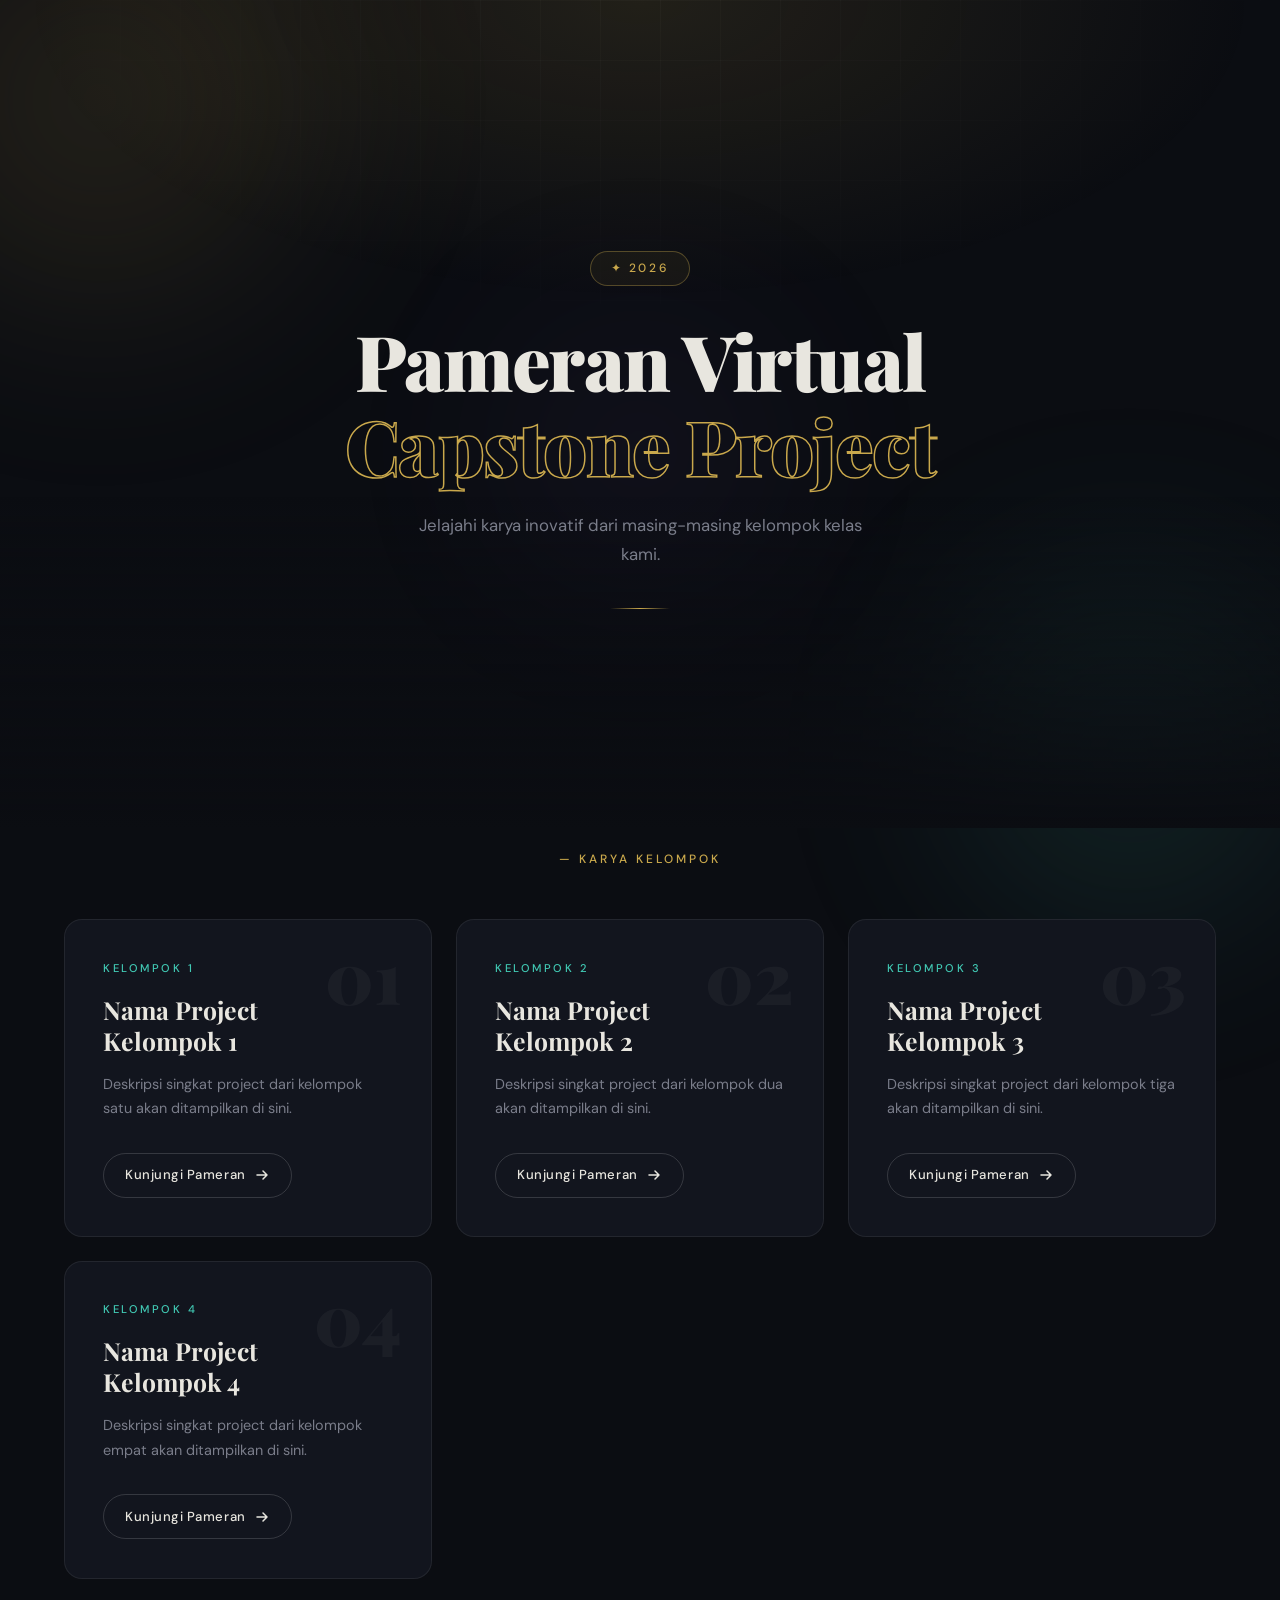
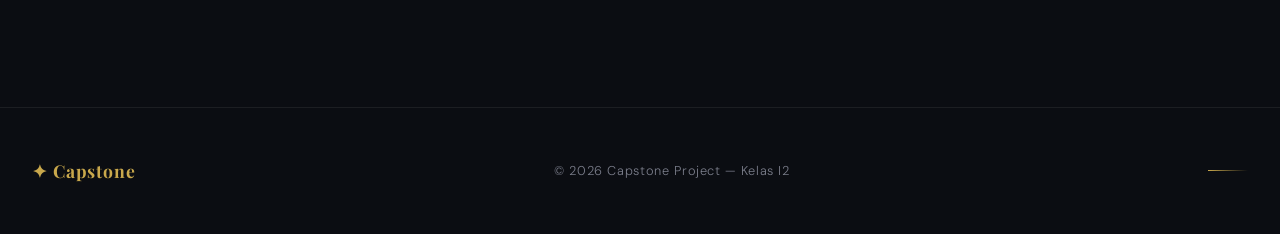
==== index.html @ 42e7460d "Menambahkan landing page utama dan struktur final" ====
<!DOCTYPE html>
<html lang="id">
<head>
    <meta charset="UTF-8">
    <meta name="viewport" content="width=device-width, initial-scale=1.0">
    <title>Pameran Virtual Capstone Project</title>
    <link rel="stylesheet" href="style.css">
    <link href="https://fonts.googleapis.com/css2?family=Playfair+Display:wght@700;900&family=DM+Sans:wght@300;400;500&display=swap" rel="stylesheet">
</head>
<body>

    <!-- Animated background blobs -->
    <div class="bg-blob blob-1"></div>
    <div class="bg-blob blob-2"></div>
    <div class="bg-blob blob-3"></div>

    <header>
        <div class="header-inner">
            <div class="badge">✦ 2026</div>
            <h1>Pameran Virtual<br><span class="accent">Capstone Project</span></h1>
            <p class="subtitle">Jelajahi karya inovatif dari masing-masing kelompok kelas kami.</p>
            <div class="header-line"></div>
        </div>
    </header>

    <main>
        <section class="section-label">
            <span>— Karya Kelompok</span>
        </section>

        <div class="gallery-container">

            <!-- Card Kelompok 1 -->
            <div class="card" style="--i:0">
                <div class="card-number">01</div>
                <div class="card-glow"></div>
                <div class="card-body">
                    <p class="group-tag">Kelompok 1</p>
                    <h2>Nama Project<br>Kelompok 1</h2>
                    <p class="description">Deskripsi singkat project dari kelompok satu akan ditampilkan di sini.</p>
                </div>
                <a href="./kelompok-1/index.html" class="btn">
                    <span>Kunjungi Pameran</span>
                    <svg width="16" height="16" viewBox="0 0 16 16" fill="none"><path d="M3 8h10M9 4l4 4-4 4" stroke="currentColor" stroke-width="1.5" stroke-linecap="round" stroke-linejoin="round"/></svg>
                </a>
            </div>

            <!-- Card Kelompok 2 -->
            <div class="card" style="--i:1">
                <div class="card-number">02</div>
                <div class="card-glow"></div>
                <div class="card-body">
                    <p class="group-tag">Kelompok 2</p>
                    <h2>Nama Project<br>Kelompok 2</h2>
                    <p class="description">Deskripsi singkat project dari kelompok dua akan ditampilkan di sini.</p>
                </div>
                <a href="./kelompok-2/index.html" class="btn">
                    <span>Kunjungi Pameran</span>
                    <svg width="16" height="16" viewBox="0 0 16 16" fill="none"><path d="M3 8h10M9 4l4 4-4 4" stroke="currentColor" stroke-width="1.5" stroke-linecap="round" stroke-linejoin="round"/></svg>
                </a>
            </div>

            <!-- Card Kelompok 3 -->
            <div class="card" style="--i:2">
                <div class="card-number">03</div>
                <div class="card-glow"></div>
                <div class="card-body">
                    <p class="group-tag">Kelompok 3</p>
                    <h2>Nama Project<br>Kelompok 3</h2>
                    <p class="description">Deskripsi singkat project dari kelompok tiga akan ditampilkan di sini.</p>
                </div>
                <a href="./kelompok-3/index.html" class="btn">
                    <span>Kunjungi Pameran</span>
                    <svg width="16" height="16" viewBox="0 0 16 16" fill="none"><path d="M3 8h10M9 4l4 4-4 4" stroke="currentColor" stroke-width="1.5" stroke-linecap="round" stroke-linejoin="round"/></svg>
                </a>
            </div>

            <!-- Card Kelompok 4 -->
            <div class="card" style="--i:3">
                <div class="card-number">04</div>
                <div class="card-glow"></div>
                <div class="card-body">
                    <p class="group-tag">Kelompok 4</p>
                    <h2>Nama Project<br>Kelompok 4</h2>
                    <p class="description">Deskripsi singkat project dari kelompok empat akan ditampilkan di sini.</p>
                </div>
                <a href="./kelompok-4/index.html" class="btn">
                    <span>Kunjungi Pameran</span>
                    <svg width="16" height="16" viewBox="0 0 16 16" fill="none"><path d="M3 8h10M9 4l4 4-4 4" stroke="currentColor" stroke-width="1.5" stroke-linecap="round" stroke-linejoin="round"/></svg>
                </a>
            </div>

        </div>
    </main>

    <footer>
        <div class="footer-inner">
            <div class="footer-logo">✦ Capstone</div>
            <p>&copy; 2026 Capstone Project — Kelas I2
            </p>
            <div class="footer-deco"></div>
        </div>
    </footer>

</body>
</html>
---- style.css ----
/* ─── Reset & Tokens ──────────────────────────────── */
*, *::before, *::after {
    box-sizing: border-box;
    margin: 0;
    padding: 0;
}

:root {
    --bg:        #0b0d12;
    --surface:   #12151e;
    --surface2:  #191d2b;
    --border:    rgba(255,255,255,0.07);
    --gold:      #c9a84c;
    --gold-dim:  #8a6d2f;
    --teal:      #41c9b4;
    --text:      #e8e6df;
    --muted:     #7a7d8a;
    --radius:    18px;
    --font-head: 'Playfair Display', Georgia, serif;
    --font-body: 'DM Sans', sans-serif;
}

html { scroll-behavior: smooth; }

body {
    background: var(--bg);
    color: var(--text);
    font-family: var(--font-body);
    font-weight: 300;
    line-height: 1.7;
    min-height: 100vh;
    overflow-x: hidden;
}

/* ─── Animated Background Blobs ──────────────────── */
.bg-blob {
    position: fixed;
    border-radius: 50%;
    filter: blur(100px);
    opacity: 0.18;
    pointer-events: none;
    z-index: 0;
    animation: drift 18s ease-in-out infinite alternate;
}

.blob-1 {
    width: 600px; height: 600px;
    background: radial-gradient(circle, #c9a84c, transparent 70%);
    top: -200px; left: -200px;
    animation-delay: 0s;
}

.blob-2 {
    width: 500px; height: 500px;
    background: radial-gradient(circle, #41c9b4, transparent 70%);
    bottom: -100px; right: -100px;
    animation-delay: -6s;
}

.blob-3 {
    width: 400px; height: 400px;
    background: radial-gradient(circle, #7c5cbf, transparent 70%);
    top: 50%; left: 50%;
    transform: translate(-50%, -50%);
    animation-delay: -12s;
    opacity: 0.10;
}

@keyframes drift {
    from { transform: translate(0, 0) scale(1); }
    to   { transform: translate(40px, 60px) scale(1.1); }
}

/* ─── Header ──────────────────────────────────────── */
header {
    position: relative;
    z-index: 1;
    min-height: 92vh;
    display: flex;
    flex-direction: column;
    align-items: center;
    justify-content: center;
    text-align: center;
    padding: 6rem 2rem 4rem;
    overflow: hidden;
}

header::before {
    content: '';
    position: absolute;
    inset: 0;
    background: 
        radial-gradient(ellipse 80% 60% at 50% 0%, rgba(201,168,76,0.12) 0%, transparent 60%),
        linear-gradient(180deg, rgba(11,13,18,0) 60%, rgba(11,13,18,1) 100%);
    pointer-events: none;
}

/* Decorative grid lines */
header::after {
    content: '';
    position: absolute;
    inset: 0;
    background-image:
        linear-gradient(rgba(255,255,255,0.025) 1px, transparent 1px),
        linear-gradient(90deg, rgba(255,255,255,0.025) 1px, transparent 1px);
    background-size: 60px 60px;
    mask-image: radial-gradient(ellipse 80% 70% at 50% 0%, black 0%, transparent 70%);
    pointer-events: none;
}

.header-inner {
    position: relative;
    z-index: 2;
    max-width: 760px;
    animation: fadeUp 1s ease both;
}

.badge {
    display: inline-block;
    font-family: var(--font-body);
    font-size: 0.75rem;
    font-weight: 500;
    letter-spacing: 0.22em;
    text-transform: uppercase;
    color: var(--gold);
    border: 1px solid rgba(201,168,76,0.35);
    padding: 0.4rem 1.2rem;
    border-radius: 100px;
    margin-bottom: 2rem;
    background: rgba(201,168,76,0.06);
    animation: fadeUp 0.9s 0.1s ease both;
}

header h1 {
    font-family: var(--font-head);
    font-size: clamp(2.8rem, 6vw, 5.5rem);
    font-weight: 900;
    line-height: 1.1;
    letter-spacing: -0.02em;
    color: var(--text);
    margin-bottom: 1.5rem;
    animation: fadeUp 0.9s 0.2s ease both;
}

header h1 .accent {
    color: transparent;
    -webkit-text-stroke: 1.5px var(--gold);
    display: block;
}

.subtitle {
    font-size: 1.05rem;
    color: var(--muted);
    max-width: 480px;
    margin: 0 auto 2.5rem;
    font-weight: 400;
    animation: fadeUp 0.9s 0.3s ease both;
}

.header-line {
    width: 60px;
    height: 1px;
    background: linear-gradient(90deg, transparent, var(--gold), transparent);
    margin: 0 auto;
    animation: expandLine 1.2s 0.6s ease both;
}

@keyframes expandLine {
    from { width: 0; opacity: 0; }
    to   { width: 60px; opacity: 1; }
}

.scroll-hint {
    position: absolute;
    bottom: 3rem;
    left: 50%;
    transform: translateX(-50%);
    z-index: 2;
    display: flex;
    flex-direction: column;
    align-items: center;
    gap: 0.5rem;
    color: var(--muted);
    font-size: 0.7rem;
    letter-spacing: 0.15em;
    text-transform: uppercase;
    animation: fadeUp 1s 1s ease both;
}

.scroll-arrow {
    animation: bounce 2s infinite;
    font-size: 1rem;
}

@keyframes bounce {
    0%, 100% { transform: translateY(0); }
    50%       { transform: translateY(6px); }
}

/* ─── Section Label ───────────────────────────────── */
.section-label {
    position: relative;
    z-index: 1;
    text-align: center;
    margin-bottom: 3rem;
    padding-top: 1rem;
}

.section-label span {
    font-size: 0.75rem;
    letter-spacing: 0.25em;
    text-transform: uppercase;
    color: var(--gold);
    font-weight: 500;
}

/* ─── Gallery Grid ────────────────────────────────── */
main {
    position: relative;
    z-index: 1;
    padding-bottom: 8rem;
}

.gallery-container {
    display: grid;
    grid-template-columns: repeat(auto-fit, minmax(300px, 1fr));
    gap: 1.5rem;
    padding: 0 clamp(1.5rem, 5vw, 4rem);
    max-width: 1280px;
    margin: 0 auto;
}

/* ─── Cards ───────────────────────────────────────── */
.card {
    position: relative;
    background: var(--surface);
    border: 1px solid var(--border);
    border-radius: var(--radius);
    padding: 2.4rem;
    display: flex;
    flex-direction: column;
    gap: 0;
    overflow: hidden;
    cursor: default;
    transition: transform 0.4s cubic-bezier(0.22,1,0.36,1),
                border-color 0.4s ease,
                box-shadow 0.4s ease;

    animation: fadeUp 0.7s calc(var(--i) * 0.12s + 0.1s) ease both;
}

.card:hover {
    transform: translateY(-8px);
    border-color: rgba(201,168,76,0.3);
    box-shadow: 0 24px 64px rgba(0,0,0,0.4), 0 0 0 1px rgba(201,168,76,0.1);
}

/* Shimmer corner accent */
.card::before {
    content: '';
    position: absolute;
    top: 0; right: 0;
    width: 120px; height: 120px;
    background: radial-gradient(circle at top right, rgba(201,168,76,0.12), transparent 70%);
    border-radius: 0 var(--radius) 0 0;
    transition: opacity 0.4s;
    opacity: 0;
}

.card:hover::before { opacity: 1; }

/* Glow pulse on hover */
.card-glow {
    position: absolute;
    inset: 0;
    border-radius: var(--radius);
    background: radial-gradient(ellipse 60% 60% at 50% 0%, rgba(65,201,180,0.06), transparent);
    opacity: 0;
    transition: opacity 0.4s;
    pointer-events: none;
}

.card:hover .card-glow { opacity: 1; }

/* Large ghost number */
.card-number {
    font-family: var(--font-head);
    font-size: 4.5rem;
    font-weight: 900;
    color: rgba(255,255,255,0.04);
    line-height: 1;
    position: absolute;
    top: 1.2rem;
    right: 1.8rem;
    user-select: none;
    transition: color 0.4s;
}

.card:hover .card-number {
    color: rgba(201,168,76,0.10);
}

.card-body {
    flex: 1;
    margin-bottom: 2rem;
}

.group-tag {
    font-size: 0.7rem;
    font-weight: 500;
    letter-spacing: 0.22em;
    text-transform: uppercase;
    color: var(--teal);
    margin-bottom: 1rem;
}

.card h2 {
    font-family: var(--font-head);
    font-size: 1.55rem;
    font-weight: 700;
    line-height: 1.25;
    color: var(--text);
    margin-bottom: 1rem;
}

.description {
    color: var(--muted);
    font-size: 0.9rem;
    line-height: 1.7;
    font-weight: 400;
}

/* ─── Button ──────────────────────────────────────── */
.btn {
    display: inline-flex;
    align-items: center;
    gap: 0.55rem;
    background: transparent;
    color: var(--text);
    border: 1px solid rgba(255,255,255,0.15);
    padding: 0.65rem 1.3rem;
    border-radius: 100px;
    font-family: var(--font-body);
    font-size: 0.82rem;
    font-weight: 500;
    letter-spacing: 0.04em;
    text-decoration: none;
    transition: background 0.3s, border-color 0.3s, color 0.3s, gap 0.3s;
    align-self: flex-start;
}

.btn svg {
    transition: transform 0.3s cubic-bezier(0.22,1,0.36,1);
    flex-shrink: 0;
}

.btn:hover {
    background: var(--gold);
    border-color: var(--gold);
    color: #0b0d12;
    gap: 0.75rem;
}

.btn:hover svg {
    transform: translateX(4px);
}

/* ─── Footer ──────────────────────────────────────── */
footer {
    position: relative;
    z-index: 1;
    border-top: 1px solid var(--border);
    padding: 3rem 2rem;
}

.footer-inner {
    max-width: 1280px;
    margin: 0 auto;
    display: flex;
    align-items: center;
    justify-content: space-between;
    gap: 1rem;
    flex-wrap: wrap;
}

.footer-logo {
    font-family: var(--font-head);
    font-size: 1.1rem;
    font-weight: 700;
    color: var(--gold);
    letter-spacing: 0.05em;
}

footer p {
    font-size: 0.8rem;
    color: var(--muted);
    letter-spacing: 0.05em;
}

.footer-deco {
    width: 40px;
    height: 1px;
    background: linear-gradient(90deg, var(--gold), transparent);
}

/* ─── Keyframes ───────────────────────────────────── */
@keyframes fadeUp {
    from { opacity: 0; transform: translateY(28px); }
    to   { opacity: 1; transform: translateY(0); }
}

/* ─── Responsive ──────────────────────────────────── */
@media (max-width: 600px) {
    header h1 { font-size: 2.6rem; }

    .gallery-container {
        grid-template-columns: 1fr;
        padding: 0 1.2rem;
    }

    .footer-deco { display: none; }
    .footer-inner { justify-content: center; text-align: center; }
}
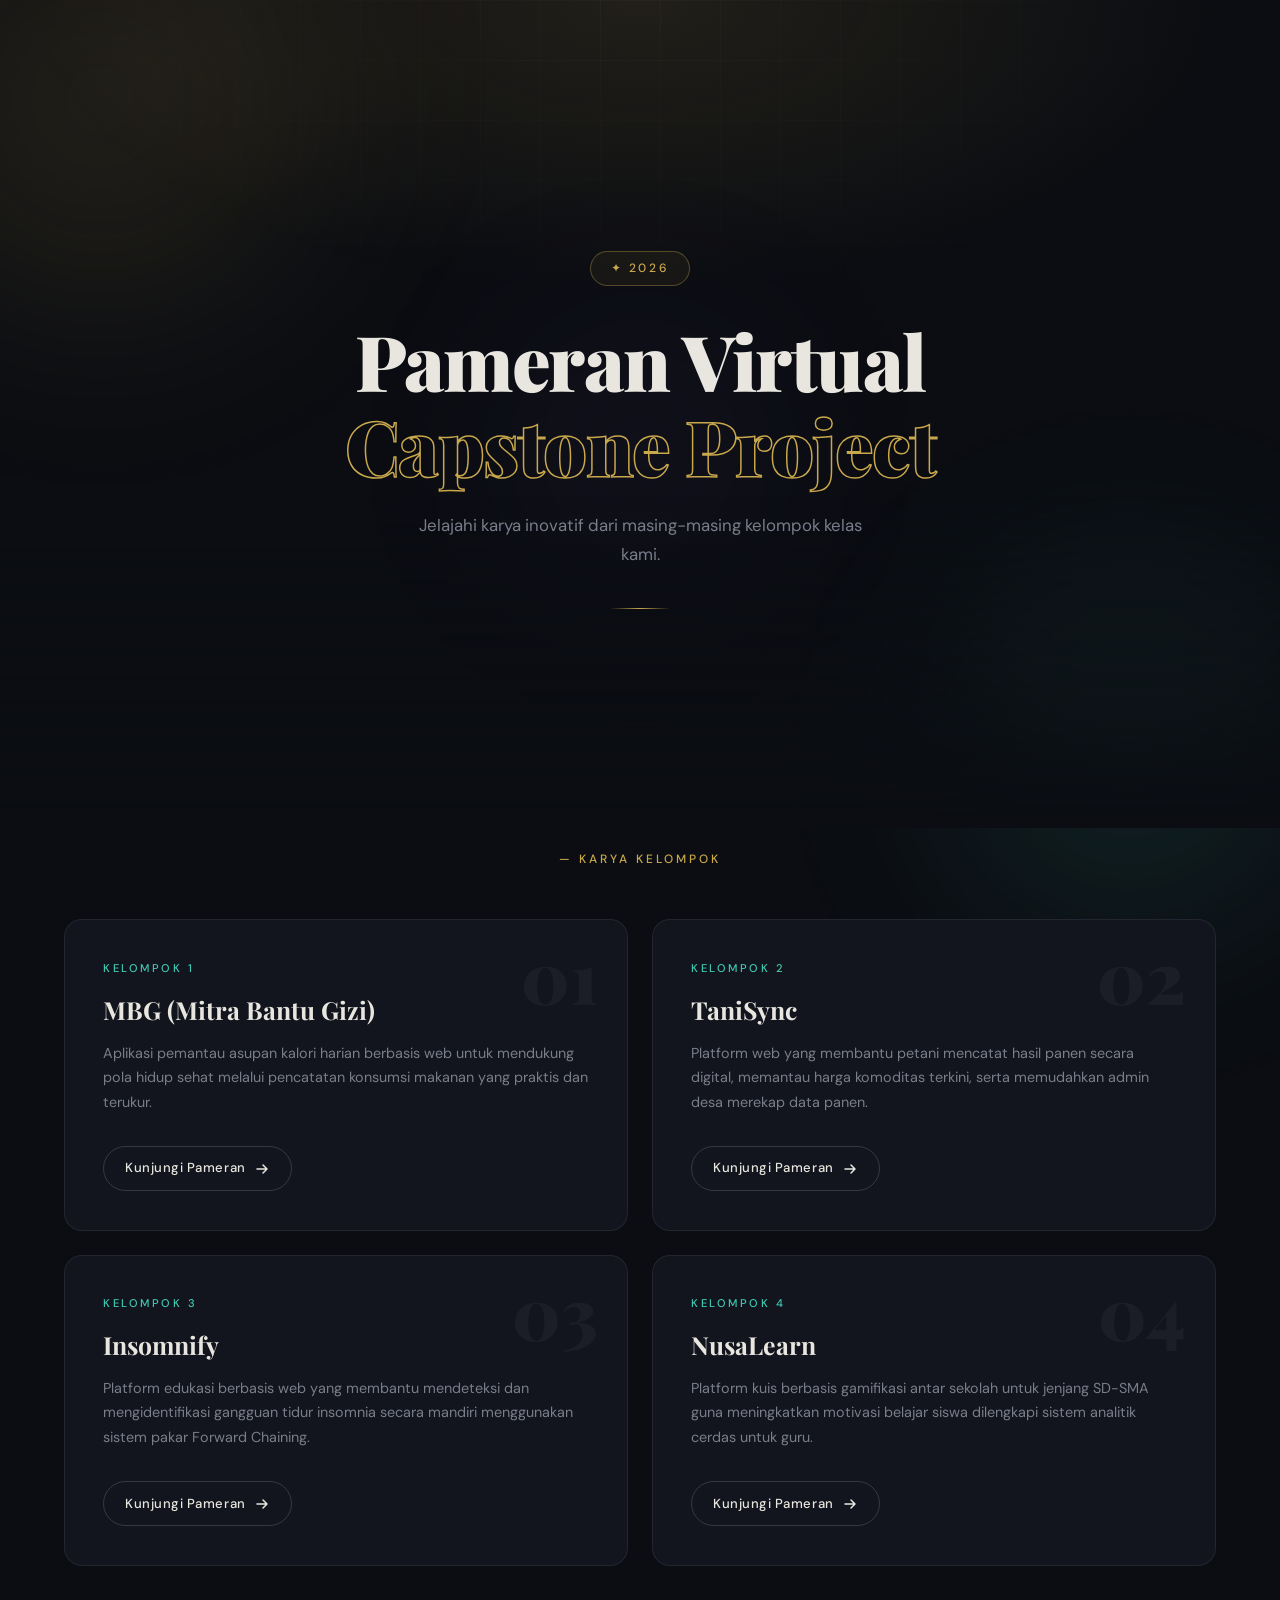
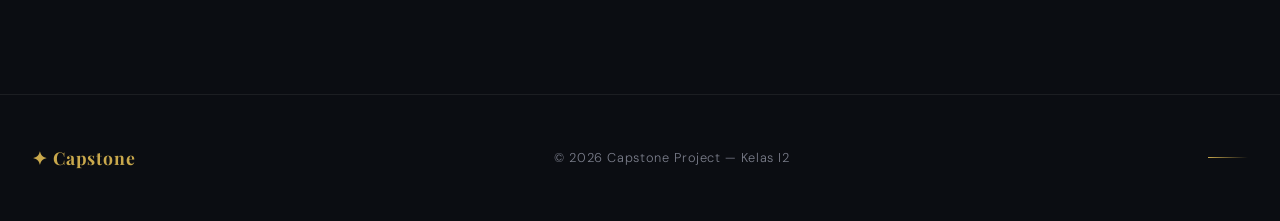
==== commit ae2ce957: "menambahkan deskripsi project masing-masing kelompok" ====
--- a/index.html
+++ b/index.html
@@ -9,7 +9,6 @@
 </head>
 <body>
 
-    <!-- Animated background blobs -->
     <div class="bg-blob blob-1"></div>
     <div class="bg-blob blob-2"></div>
     <div class="bg-blob blob-3"></div>
@@ -30,14 +29,13 @@
 
         <div class="gallery-container">
 
-            <!-- Card Kelompok 1 -->
             <div class="card" style="--i:0">
                 <div class="card-number">01</div>
                 <div class="card-glow"></div>
                 <div class="card-body">
                     <p class="group-tag">Kelompok 1</p>
-                    <h2>Nama Project<br>Kelompok 1</h2>
-                    <p class="description">Deskripsi singkat project dari kelompok satu akan ditampilkan di sini.</p>
+                    <h2>MBG (Mitra Bantu Gizi)</h2>
+                    <p class="description">Aplikasi pemantau asupan kalori harian berbasis web untuk mendukung pola hidup sehat melalui pencatatan konsumsi makanan yang praktis dan terukur.</p>
                 </div>
                 <a href="./kelompok-1/index.html" class="btn">
                     <span>Kunjungi Pameran</span>
@@ -45,14 +43,13 @@
                 </a>
             </div>
 
-            <!-- Card Kelompok 2 -->
             <div class="card" style="--i:1">
                 <div class="card-number">02</div>
                 <div class="card-glow"></div>
                 <div class="card-body">
                     <p class="group-tag">Kelompok 2</p>
-                    <h2>Nama Project<br>Kelompok 2</h2>
-                    <p class="description">Deskripsi singkat project dari kelompok dua akan ditampilkan di sini.</p>
+                    <h2>TaniSync</h2>
+                    <p class="description">Platform web yang membantu petani mencatat hasil panen secara digital, memantau harga komoditas terkini, serta memudahkan admin desa merekap data panen.</p>
                 </div>
                 <a href="./kelompok-2/index.html" class="btn">
                     <span>Kunjungi Pameran</span>
@@ -60,14 +57,13 @@
                 </a>
             </div>
 
-            <!-- Card Kelompok 3 -->
             <div class="card" style="--i:2">
                 <div class="card-number">03</div>
                 <div class="card-glow"></div>
                 <div class="card-body">
                     <p class="group-tag">Kelompok 3</p>
-                    <h2>Nama Project<br>Kelompok 3</h2>
-                    <p class="description">Deskripsi singkat project dari kelompok tiga akan ditampilkan di sini.</p>
+                    <h2>Insomnify</h2>
+                    <p class="description">Platform edukasi berbasis web yang membantu mendeteksi dan mengidentifikasi gangguan tidur insomnia secara mandiri menggunakan sistem pakar Forward Chaining.</p>
                 </div>
                 <a href="./kelompok-3/index.html" class="btn">
                     <span>Kunjungi Pameran</span>
@@ -75,14 +71,13 @@
                 </a>
             </div>
 
-            <!-- Card Kelompok 4 -->
             <div class="card" style="--i:3">
                 <div class="card-number">04</div>
                 <div class="card-glow"></div>
                 <div class="card-body">
                     <p class="group-tag">Kelompok 4</p>
-                    <h2>Nama Project<br>Kelompok 4</h2>
-                    <p class="description">Deskripsi singkat project dari kelompok empat akan ditampilkan di sini.</p>
+                    <h2>NusaLearn</h2>
+                    <p class="description">Platform kuis berbasis gamifikasi antar sekolah untuk jenjang SD-SMA guna meningkatkan motivasi belajar siswa dilengkapi sistem analitik cerdas untuk guru.</p>
                 </div>
                 <a href="./kelompok-4/index.html" class="btn">
                     <span>Kunjungi Pameran</span>
@@ -96,8 +91,7 @@
     <footer>
         <div class="footer-inner">
             <div class="footer-logo">✦ Capstone</div>
-            <p>&copy; 2026 Capstone Project — Kelas I2
-            </p>
+            <p>&copy; 2026 Capstone Project — Kelas I2</p>
             <div class="footer-deco"></div>
         </div>
     </footer>
--- a/style.css
+++ b/style.css
@@ -223,7 +223,7 @@
 
 .gallery-container {
     display: grid;
-    grid-template-columns: repeat(auto-fit, minmax(300px, 1fr));
+    grid-template-columns: repeat(2, 1fr);
     gap: 1.5rem;
     padding: 0 clamp(1.5rem, 5vw, 4rem);
     max-width: 1280px;
@@ -418,6 +418,7 @@
         padding: 0 1.2rem;
     }
 
+
     .footer-deco { display: none; }
     .footer-inner { justify-content: center; text-align: center; }
 }
